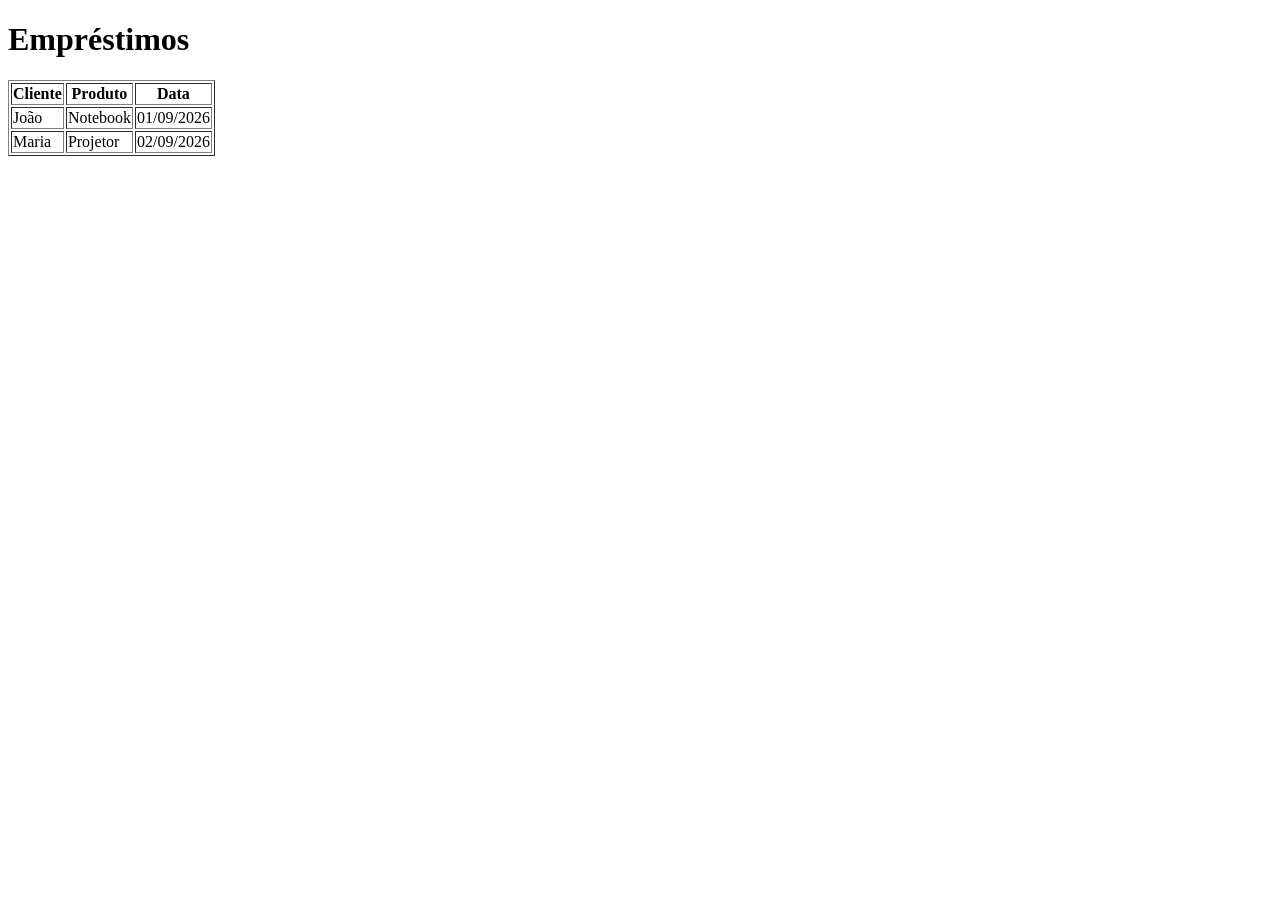
==== emprestimos.html @ bde88282 "emprestimos" ====
<!DOCTYPE html>
<html lang="pt-BR">
<head>
    <meta charset="UTF-8">
    <title>Empréstimos</title>
</head>
<body>

<h1>Empréstimos</h1>

<table border="1">
    <tr>
        <th>Cliente</th>
        <th>Produto</th>
        <th>Data</th>
    </tr>
    <tr>
        <td>João</td>
        <td>Notebook</td>
        <td>01/09/2026</td>
    </tr>
    <tr>
        <td>Maria</td>
        <td>Projetor</td>
        <td>02/09/2026</td>
    </tr>
</table>

</body>
</html>
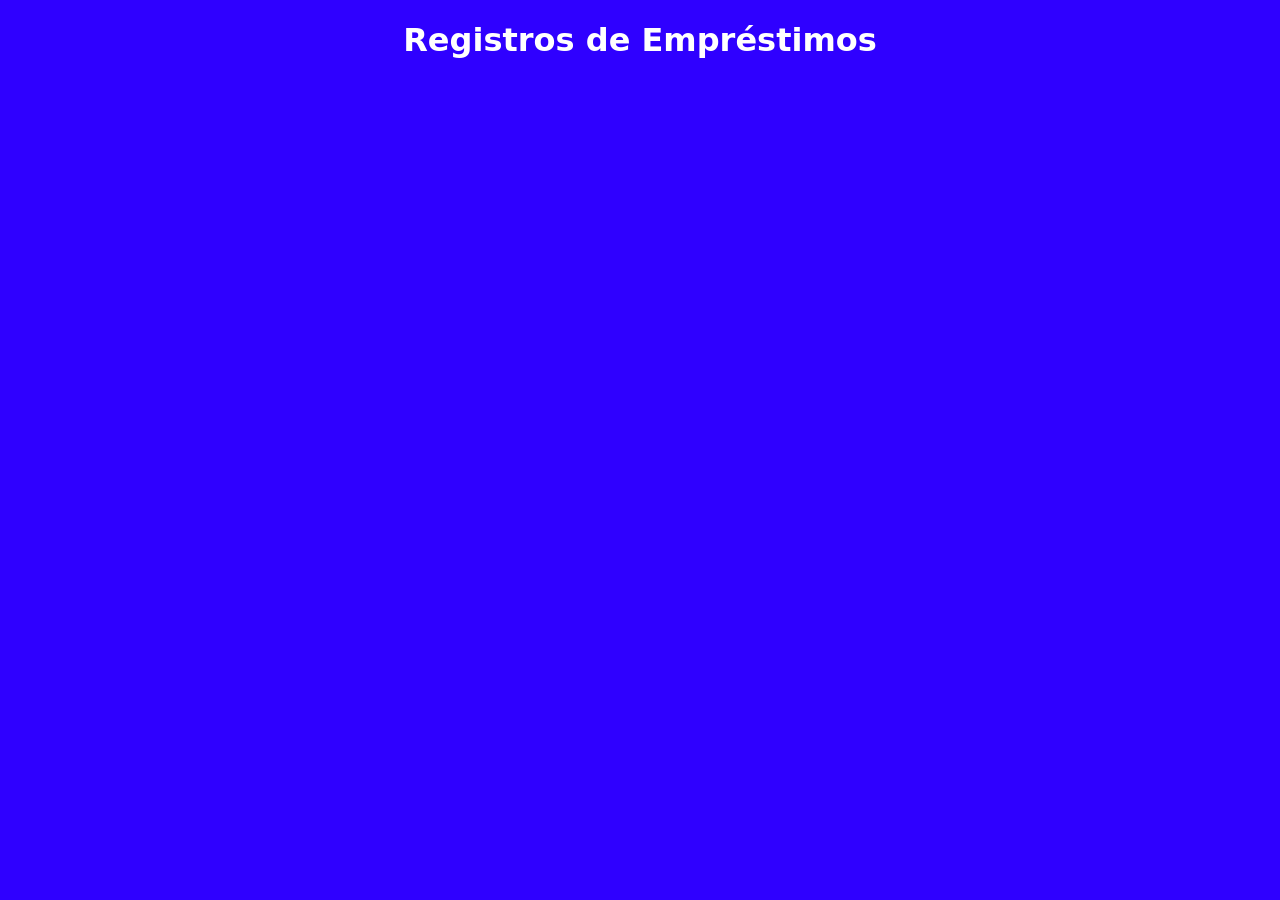
==== commit ed88362d: "Estilização do código com Css" ====
--- a/emprestimos.html
+++ b/emprestimos.html
@@ -1,30 +1,15 @@
 <!DOCTYPE html>
-<html lang="pt-BR">
+<html lang="pt-br">
+
 <head>
     <meta charset="UTF-8">
-    <title>Empréstimos</title>
+    <meta name="viewport" content="width=device-width, initial-scale=1.0">
+    <title>Document</title>
+    <link rel="stylesheet" href="style.css">
 </head>
+
 <body>
+    <h1> Registros de Empréstimos</h1>
+</body>
 
-<h1>Empréstimos</h1>
-
-<table border="1">
-    <tr>
-        <th>Cliente</th>
-        <th>Produto</th>
-        <th>Data</th>
-    </tr>
-    <tr>
-        <td>João</td>
-        <td>Notebook</td>
-        <td>01/09/2026</td>
-    </tr>
-    <tr>
-        <td>Maria</td>
-        <td>Projetor</td>
-        <td>02/09/2026</td>
-    </tr>
-</table>
-
-</body>
-</html>
+</html>
--- a/style.css
+++ b/style.css
@@ -0,0 +1,9 @@
+h1 {
+    color: rgb(255, 255, 255);
+    text-align: center;
+    font-family: system-ui, -apple-system, BlinkMacSystemFont, 'Segoe UI', Roboto, Oxygen, Ubuntu, Cantarell, 'Open Sans', 'Helvetica Neue', sans-serif;
+}
+
+body {
+    background-color: rgb(47, 0, 255);
+}
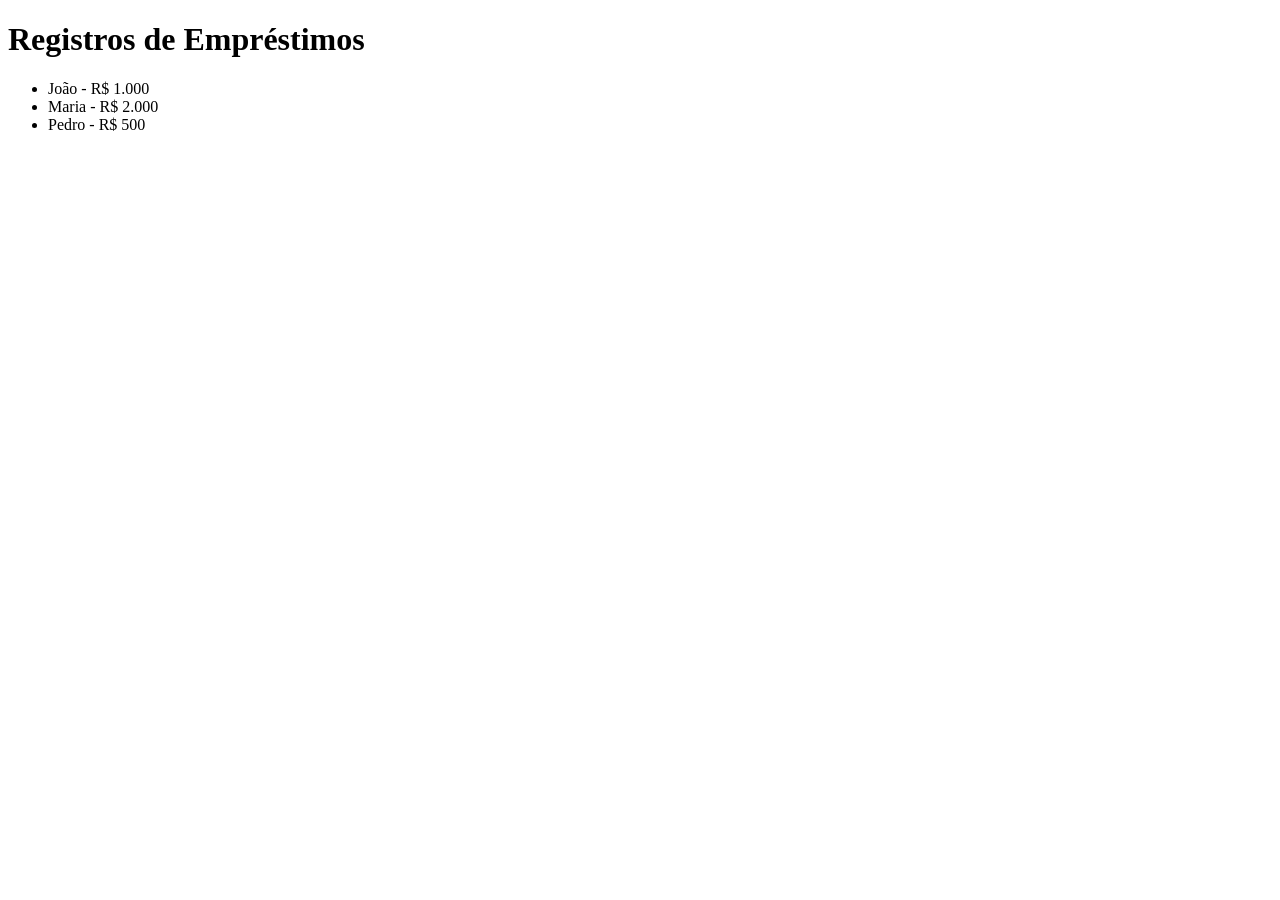
==== commit 583afcd0: "Merge 30b45b3ff961da12e1eb8cf6700856466ee4894e into 468e580a294e1c0a205ed2a06a548a165f785881" ====
--- a/emprestimos.html
+++ b/emprestimos.html
@@ -1,15 +1,17 @@
 <!DOCTYPE html>
 <html lang="pt-br">
-
 <head>
     <meta charset="UTF-8">
     <meta name="viewport" content="width=device-width, initial-scale=1.0">
     <title>Document</title>
-    <link rel="stylesheet" href="style.css">
 </head>
-
 <body>
     <h1> Registros de Empréstimos</h1>
+
+    <ul> 
+        <li>João - R$ 1.000</li> 
+        <li>Maria - R$ 2.000</li> 
+        <li>Pedro - R$ 500</li> 
+    </ul>
 </body>
-
-</html>+</html>
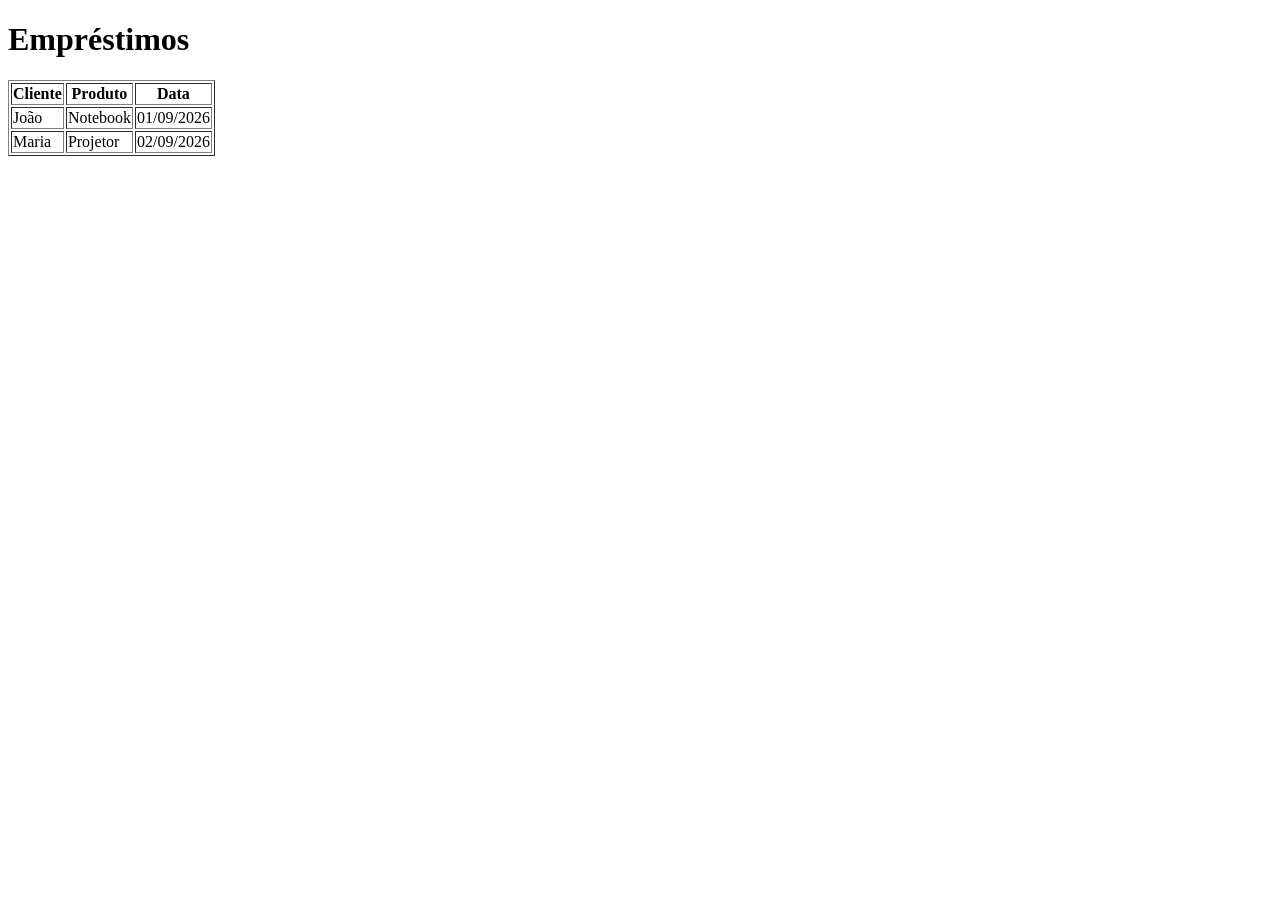
==== commit 3f445025: "Merge bde882825043d3f388f39c28b870268dc7efe0b3 into 468e580a294e1c0a205ed2a06a548a165f785881" ====
--- a/emprestimos.html
+++ b/emprestimos.html
@@ -1,17 +1,30 @@
 <!DOCTYPE html>
-<html lang="pt-br">
+<html lang="pt-BR">
 <head>
     <meta charset="UTF-8">
-    <meta name="viewport" content="width=device-width, initial-scale=1.0">
-    <title>Document</title>
+    <title>Empréstimos</title>
 </head>
 <body>
-    <h1> Registros de Empréstimos</h1>
 
-    <ul> 
-        <li>João - R$ 1.000</li> 
-        <li>Maria - R$ 2.000</li> 
-        <li>Pedro - R$ 500</li> 
-    </ul>
+<h1>Empréstimos</h1>
+
+<table border="1">
+    <tr>
+        <th>Cliente</th>
+        <th>Produto</th>
+        <th>Data</th>
+    </tr>
+    <tr>
+        <td>João</td>
+        <td>Notebook</td>
+        <td>01/09/2026</td>
+    </tr>
+    <tr>
+        <td>Maria</td>
+        <td>Projetor</td>
+        <td>02/09/2026</td>
+    </tr>
+</table>
+
 </body>
 </html>
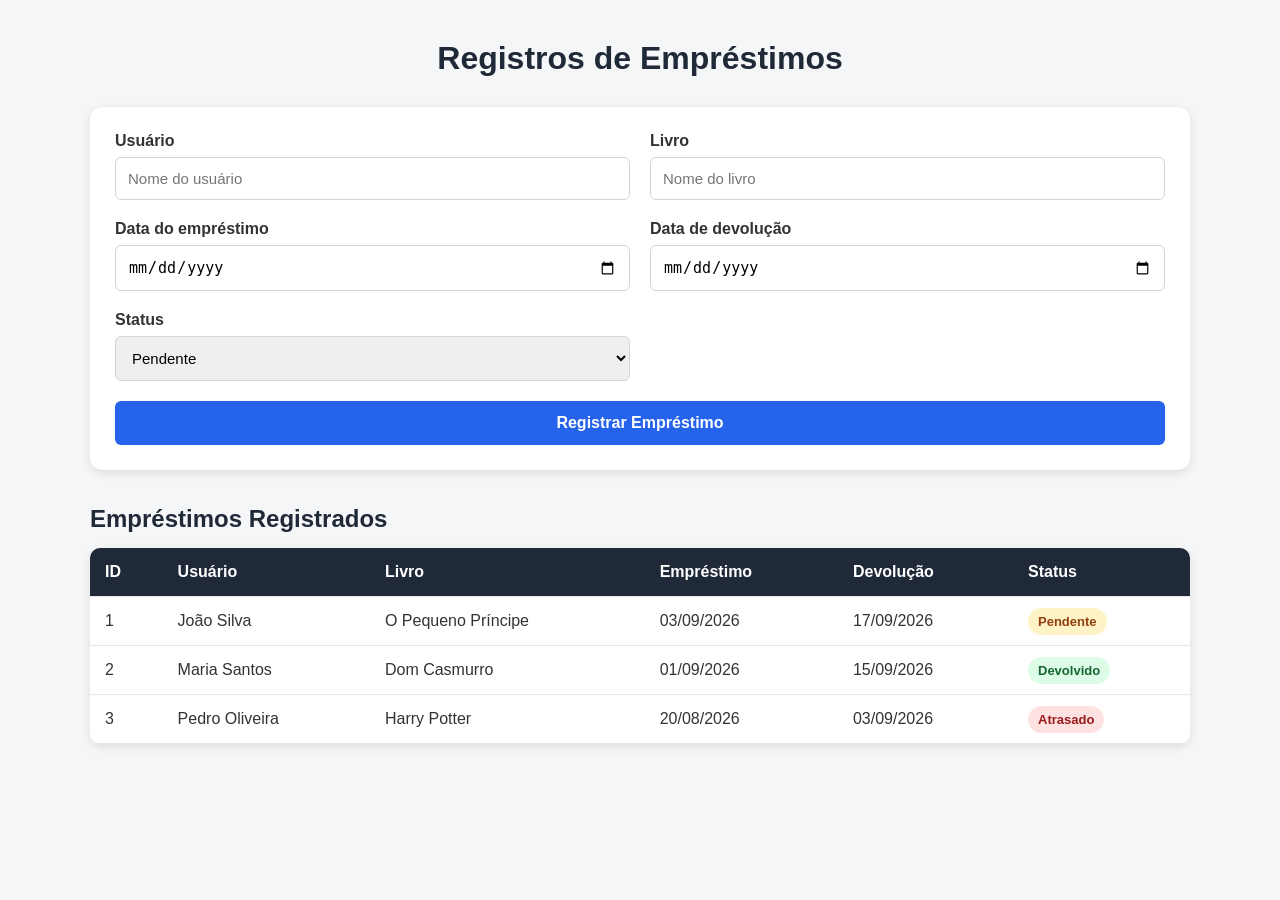
==== commit 04c28623: "adição da branch emprestimos" ====
--- a/emprestimos.html
+++ b/emprestimos.html
@@ -1,30 +1,101 @@
 <!DOCTYPE html>
-<html lang="pt-BR">
+<html lang="pt-br">
 <head>
     <meta charset="UTF-8">
-    <title>Empréstimos</title>
+    <meta name="viewport" content="width=device-width, initial-scale=1.0">
+    <title>Document</title>
+    <link rel="stylesheet" href="emprestimos.css">
 </head>
 <body>
+     <div class="container">
 
-<h1>Empréstimos</h1>
+        <h1>Registros de Empréstimos</h1>
 
-<table border="1">
-    <tr>
-        <th>Cliente</th>
-        <th>Produto</th>
-        <th>Data</th>
-    </tr>
-    <tr>
-        <td>João</td>
-        <td>Notebook</td>
-        <td>01/09/2026</td>
-    </tr>
-    <tr>
-        <td>Maria</td>
-        <td>Projetor</td>
-        <td>02/09/2026</td>
-    </tr>
-</table>
+        <div class="formulario">
 
+            <div class="campo">
+                <label for="usuario">Usuário</label>
+                <input type="text" id="usuario" placeholder="Nome do usuário">
+            </div>
+
+            <div class="campo">
+                <label for="livro">Livro</label>
+                <input type="text" id="livro" placeholder="Nome do livro">
+            </div>
+
+            <div class="campo">
+                <label for="dataEmprestimo">Data do empréstimo</label>
+                <input type="date" id="dataEmprestimo">
+            </div>
+
+            <div class="campo">
+                <label for="dataDevolucao">Data de devolução</label>
+                <input type="date" id="dataDevolucao">
+            </div>
+
+            <div class="campo">
+                <label for="status">Status</label>
+                <select id="status">
+                    <option value="Pendente">Pendente</option>
+                    <option value="Devolvido">Devolvido</option>
+                    <option value="Atrasado">Atrasado</option>
+                </select>
+            </div>
+
+            <button type="button">Registrar Empréstimo</button>
+
+        </div>
+
+        <h2>Empréstimos Registrados</h2>
+
+        <table>
+            <thead>
+                <tr>
+                    <th>ID</th>
+                    <th>Usuário</th>
+                    <th>Livro</th>
+                    <th>Empréstimo</th>
+                    <th>Devolução</th>
+                    <th>Status</th>
+                </tr>
+            </thead>
+
+            <tbody>
+                <tr>
+                    <td>1</td>
+                    <td>João Silva</td>
+                    <td>O Pequeno Príncipe</td>
+                    <td>03/09/2026</td>
+                    <td>17/09/2026</td>
+                    <td>
+                        <span class="status pendente">Pendente</span>
+                    </td>
+                </tr>
+
+                <tr>
+                    <td>2</td>
+                    <td>Maria Santos</td>
+                    <td>Dom Casmurro</td>
+                    <td>01/09/2026</td>
+                    <td>15/09/2026</td>
+                    <td>
+                        <span class="status devolvido">Devolvido</span>
+                    </td>
+                </tr>
+
+                <tr>
+                    <td>3</td>
+                    <td>Pedro Oliveira</td>
+                    <td>Harry Potter</td>
+                    <td>20/08/2026</td>
+                    <td>03/09/2026</td>
+                    <td>
+                        <span class="status atrasado">Atrasado</span>
+                    </td>
+                </tr>
+            </tbody>
+        </table>
+
+    </div>
 </body>
 </html>
--- a/emprestimos.css
+++ b/emprestimos.css
@@ -0,0 +1,148 @@
+* {
+    margin: 0;
+    padding: 0;
+    box-sizing: border-box;
+}
+
+body {
+    font-family: Arial, sans-serif;
+    background-color: #f4f6f8;
+    color: #333;
+}
+
+.container {
+    width: 90%;
+    max-width: 1100px;
+    margin: 40px auto;
+}
+
+h1 {
+    text-align: center;
+    margin-bottom: 30px;
+    color: #1f2937;
+}
+
+h2 {
+    margin: 35px 0 15px;
+    color: #1f2937;
+}
+
+.formulario {
+    background-color: white;
+    padding: 25px;
+    border-radius: 12px;
+    box-shadow: 0 3px 10px rgba(0, 0, 0, 0.1);
+
+    display: grid;
+    grid-template-columns: 1fr 1fr;
+    gap: 20px;
+}
+
+.campo {
+    display: flex;
+    flex-direction: column;
+}
+
+.campo label {
+    margin-bottom: 7px;
+    font-weight: bold;
+}
+
+.campo input,
+.campo select {
+    padding: 12px;
+    border: 1px solid #d1d5db;
+    border-radius: 6px;
+    font-size: 15px;
+}
+
+.campo input:focus,
+.campo select:focus {
+    outline: none;
+    border-color: #2563eb;
+}
+
+button {
+    grid-column: 1 / -1;
+
+    padding: 13px;
+    border: none;
+    border-radius: 6px;
+
+    background-color: #2563eb;
+    color: white;
+
+    font-size: 16px;
+    font-weight: bold;
+
+    cursor: pointer;
+}
+
+button:hover {
+    background-color: #1d4ed8;
+}
+
+table {
+    width: 100%;
+    border-collapse: collapse;
+    background-color: white;
+
+    border-radius: 10px;
+    overflow: hidden;
+
+    box-shadow: 0 3px 10px rgba(0, 0, 0, 0.1);
+}
+
+th,
+td {
+    padding: 15px;
+    text-align: left;
+    border-bottom: 1px solid #e5e7eb;
+}
+
+th {
+    background-color: #1f2937;
+    color: white;
+}
+
+tr:hover {
+    background-color: #f9fafb;
+}
+
+.status {
+    padding: 6px 10px;
+    border-radius: 20px;
+    font-size: 13px;
+    font-weight: bold;
+}
+
+.pendente {
+    background-color: #fef3c7;
+    color: #92400e;
+}
+
+.devolvido {
+    background-color: #dcfce7;
+    color: #166534;
+}
+
+.atrasado {
+    background-color: #fee2e2;
+    color: #991b1b;
+}
+
+@media (max-width: 700px) {
+
+    .formulario {
+        grid-template-columns: 1fr;
+    }
+
+    table {
+        font-size: 13px;
+    }
+
+    th,
+    td {
+        padding: 10px;
+    }
+}
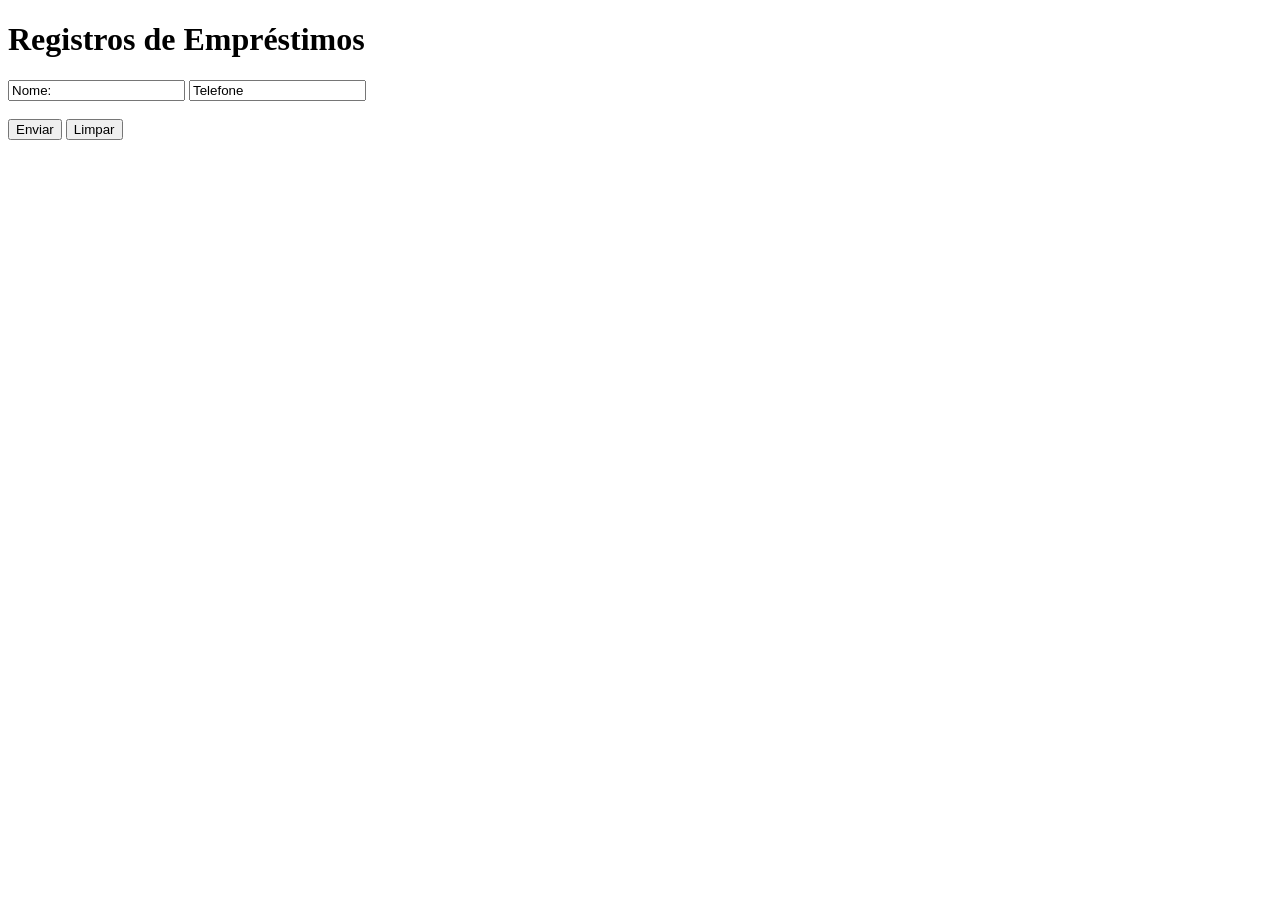
==== commit 6720b12d: "Desenvolvendo a funcionalidade que realiza e formaliza emprestimos" ====
--- a/emprestimos.html
+++ b/emprestimos.html
@@ -4,98 +4,13 @@
     <meta charset="UTF-8">
     <meta name="viewport" content="width=device-width, initial-scale=1.0">
     <title>Document</title>
-    <link rel="stylesheet" href="emprestimos.css">
 </head>
 <body>
-     <div class="container">
-
-        <h1>Registros de Empréstimos</h1>
-
-        <div class="formulario">
-
-            <div class="campo">
-                <label for="usuario">Usuário</label>
-                <input type="text" id="usuario" placeholder="Nome do usuário">
-            </div>
-
-            <div class="campo">
-                <label for="livro">Livro</label>
-                <input type="text" id="livro" placeholder="Nome do livro">
-            </div>
-
-            <div class="campo">
-                <label for="dataEmprestimo">Data do empréstimo</label>
-                <input type="date" id="dataEmprestimo">
-            </div>
-
-            <div class="campo">
-                <label for="dataDevolucao">Data de devolução</label>
-                <input type="date" id="dataDevolucao">
-            </div>
-
-            <div class="campo">
-                <label for="status">Status</label>
-                <select id="status">
-                    <option value="Pendente">Pendente</option>
-                    <option value="Devolvido">Devolvido</option>
-                    <option value="Atrasado">Atrasado</option>
-                </select>
-            </div>
-
-            <button type="button">Registrar Empréstimo</button>
-
-        </div>
-
-        <h2>Empréstimos Registrados</h2>
-
-        <table>
-            <thead>
-                <tr>
-                    <th>ID</th>
-                    <th>Usuário</th>
-                    <th>Livro</th>
-                    <th>Empréstimo</th>
-                    <th>Devolução</th>
-                    <th>Status</th>
-                </tr>
-            </thead>
-
-            <tbody>
-                <tr>
-                    <td>1</td>
-                    <td>João Silva</td>
-                    <td>O Pequeno Príncipe</td>
-                    <td>03/09/2026</td>
-                    <td>17/09/2026</td>
-                    <td>
-                        <span class="status pendente">Pendente</span>
-                    </td>
-                </tr>
-
-                <tr>
-                    <td>2</td>
-                    <td>Maria Santos</td>
-                    <td>Dom Casmurro</td>
-                    <td>01/09/2026</td>
-                    <td>15/09/2026</td>
-                    <td>
-                        <span class="status devolvido">Devolvido</span>
-                    </td>
-                </tr>
-
-                <tr>
-                    <td>3</td>
-                    <td>Pedro Oliveira</td>
-                    <td>Harry Potter</td>
-                    <td>20/08/2026</td>
-                    <td>03/09/2026</td>
-                    <td>
-                        <span class="status atrasado">Atrasado</span>
-                    </td>
-                </tr>
-            </tbody>
-        </table>
-
-    </div>
+    <h1> Registros de Empréstimos</h1>
+    <input type="text" value="Nome:">
+    <input type="text" value="Telefone">
+    <br><br>
+    <button>Enviar</button>
+    <button>Limpar</button>
 </body>
 </html>
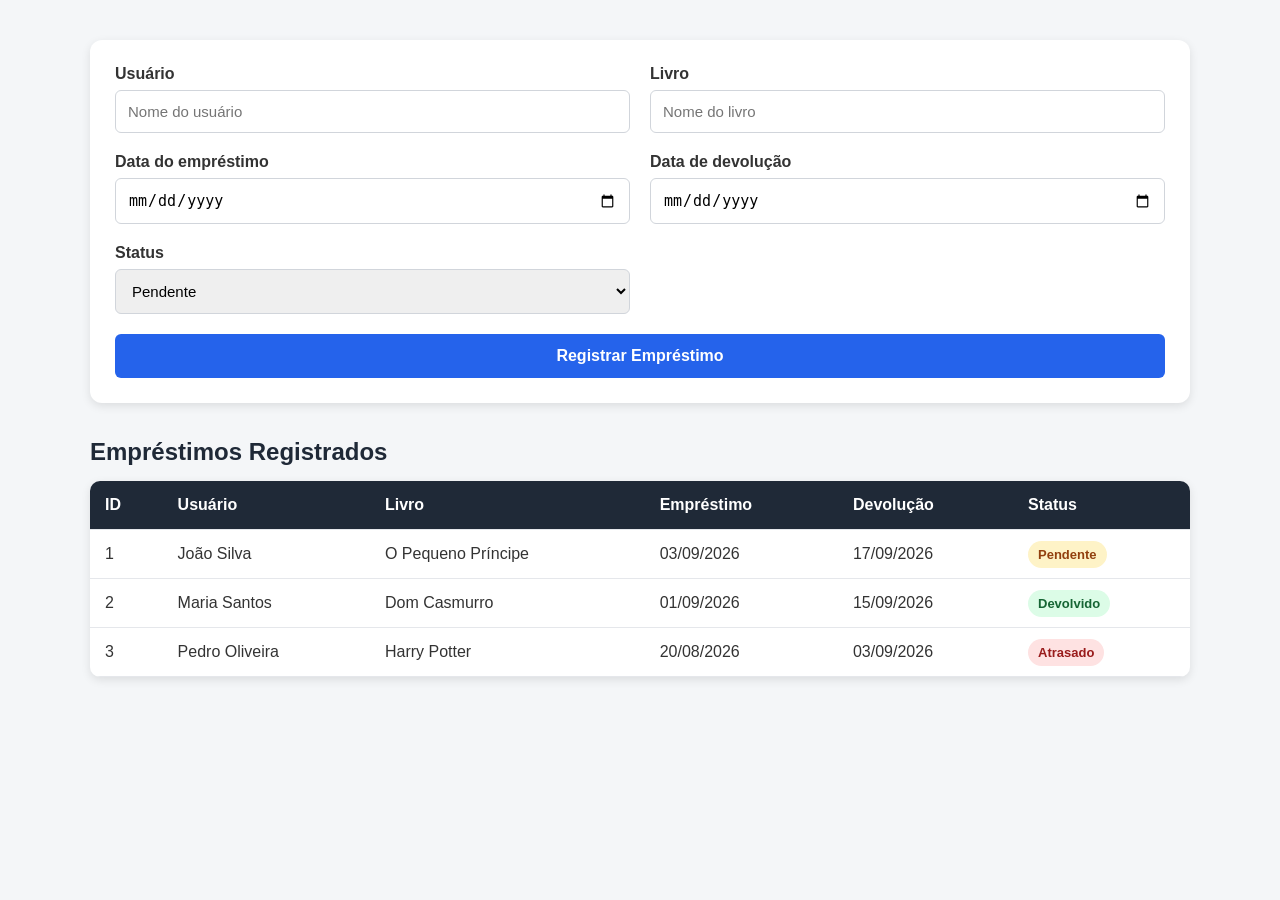
==== commit a0ff9615: "Update emprestimos.html" ====
--- a/emprestimos.html
+++ b/emprestimos.html
@@ -4,13 +4,95 @@
     <meta charset="UTF-8">
     <meta name="viewport" content="width=device-width, initial-scale=1.0">
     <title>Document</title>
+    <link rel="stylesheet" href="emprestimos.css">
 </head>
 <body>
-    <h1> Registros de Empréstimos</h1>
-    <input type="text" value="Nome:">
-    <input type="text" value="Telefone">
-    <br><br>
-    <button>Enviar</button>
-    <button>Limpar</button>
+     <div class="container">
+        <div class="formulario">
+
+            <div class="campo">
+                <label for="usuario">Usuário</label>
+                <input type="text" id="usuario" placeholder="Nome do usuário">
+            </div>
+
+            <div class="campo">
+                <label for="livro">Livro</label>
+                <input type="text" id="livro" placeholder="Nome do livro">
+            </div>
+
+            <div class="campo">
+                <label for="dataEmprestimo">Data do empréstimo</label>
+                <input type="date" id="dataEmprestimo">
+            </div>
+
+            <div class="campo">
+                <label for="dataDevolucao">Data de devolução</label>
+                <input type="date" id="dataDevolucao">
+            </div>
+
+            <div class="campo">
+                <label for="status">Status</label>
+                <select id="status">
+                    <option value="Pendente">Pendente</option>
+                    <option value="Devolvido">Devolvido</option>
+                    <option value="Atrasado">Atrasado</option>
+                </select>
+            </div>
+
+            <button type="button">Registrar Empréstimo</button>
+
+        </div>
+
+        <h2>Empréstimos Registrados</h2>
+
+        <table>
+            <thead>
+                <tr>
+                    <th>ID</th>
+                    <th>Usuário</th>
+                    <th>Livro</th>
+                    <th>Empréstimo</th>
+                    <th>Devolução</th>
+                    <th>Status</th>
+                </tr>
+            </thead>
+
+            <tbody>
+                <tr>
+                    <td>1</td>
+                    <td>João Silva</td>
+                    <td>O Pequeno Príncipe</td>
+                    <td>03/09/2026</td>
+                    <td>17/09/2026</td>
+                    <td>
+                        <span class="status pendente">Pendente</span>
+                    </td>
+                </tr>
+
+                <tr>
+                    <td>2</td>
+                    <td>Maria Santos</td>
+                    <td>Dom Casmurro</td>
+                    <td>01/09/2026</td>
+                    <td>15/09/2026</td>
+                    <td>
+                        <span class="status devolvido">Devolvido</span>
+                    </td>
+                </tr>
+
+                <tr>
+                    <td>3</td>
+                    <td>Pedro Oliveira</td>
+                    <td>Harry Potter</td>
+                    <td>20/08/2026</td>
+                    <td>03/09/2026</td>
+                    <td>
+                        <span class="status atrasado">Atrasado</span>
+                    </td>
+                </tr>
+            </tbody>
+        </table>
+
+    </div>
 </body>
 </html>
--- a/emprestimos.css
+++ b/emprestimos.css
@@ -0,0 +1,148 @@
+* {
+    margin: 0;
+    padding: 0;
+    box-sizing: border-box;
+}
+
+body {
+    font-family: Arial, sans-serif;
+    background-color: #f4f6f8;
+    color: #333;
+}
+
+.container {
+    width: 90%;
+    max-width: 1100px;
+    margin: 40px auto;
+}
+
+h1 {
+    text-align: center;
+    margin-bottom: 30px;
+    color: #1f2937;
+}
+
+h2 {
+    margin: 35px 0 15px;
+    color: #1f2937;
+}
+
+.formulario {
+    background-color: white;
+    padding: 25px;
+    border-radius: 12px;
+    box-shadow: 0 3px 10px rgba(0, 0, 0, 0.1);
+
+    display: grid;
+    grid-template-columns: 1fr 1fr;
+    gap: 20px;
+}
+
+.campo {
+    display: flex;
+    flex-direction: column;
+}
+
+.campo label {
+    margin-bottom: 7px;
+    font-weight: bold;
+}
+
+.campo input,
+.campo select {
+    padding: 12px;
+    border: 1px solid #d1d5db;
+    border-radius: 6px;
+    font-size: 15px;
+}
+
+.campo input:focus,
+.campo select:focus {
+    outline: none;
+    border-color: #2563eb;
+}
+
+button {
+    grid-column: 1 / -1;
+
+    padding: 13px;
+    border: none;
+    border-radius: 6px;
+
+    background-color: #2563eb;
+    color: white;
+
+    font-size: 16px;
+    font-weight: bold;
+
+    cursor: pointer;
+}
+
+button:hover {
+    background-color: #1d4ed8;
+}
+
+table {
+    width: 100%;
+    border-collapse: collapse;
+    background-color: white;
+
+    border-radius: 10px;
+    overflow: hidden;
+
+    box-shadow: 0 3px 10px rgba(0, 0, 0, 0.1);
+}
+
+th,
+td {
+    padding: 15px;
+    text-align: left;
+    border-bottom: 1px solid #e5e7eb;
+}
+
+th {
+    background-color: #1f2937;
+    color: white;
+}
+
+tr:hover {
+    background-color: #f9fafb;
+}
+
+.status {
+    padding: 6px 10px;
+    border-radius: 20px;
+    font-size: 13px;
+    font-weight: bold;
+}
+
+.pendente {
+    background-color: #fef3c7;
+    color: #92400e;
+}
+
+.devolvido {
+    background-color: #dcfce7;
+    color: #166534;
+}
+
+.atrasado {
+    background-color: #fee2e2;
+    color: #991b1b;
+}
+
+@media (max-width: 700px) {
+
+    .formulario {
+        grid-template-columns: 1fr;
+    }
+
+    table {
+        font-size: 13px;
+    }
+
+    th,
+    td {
+        padding: 10px;
+    }
+}
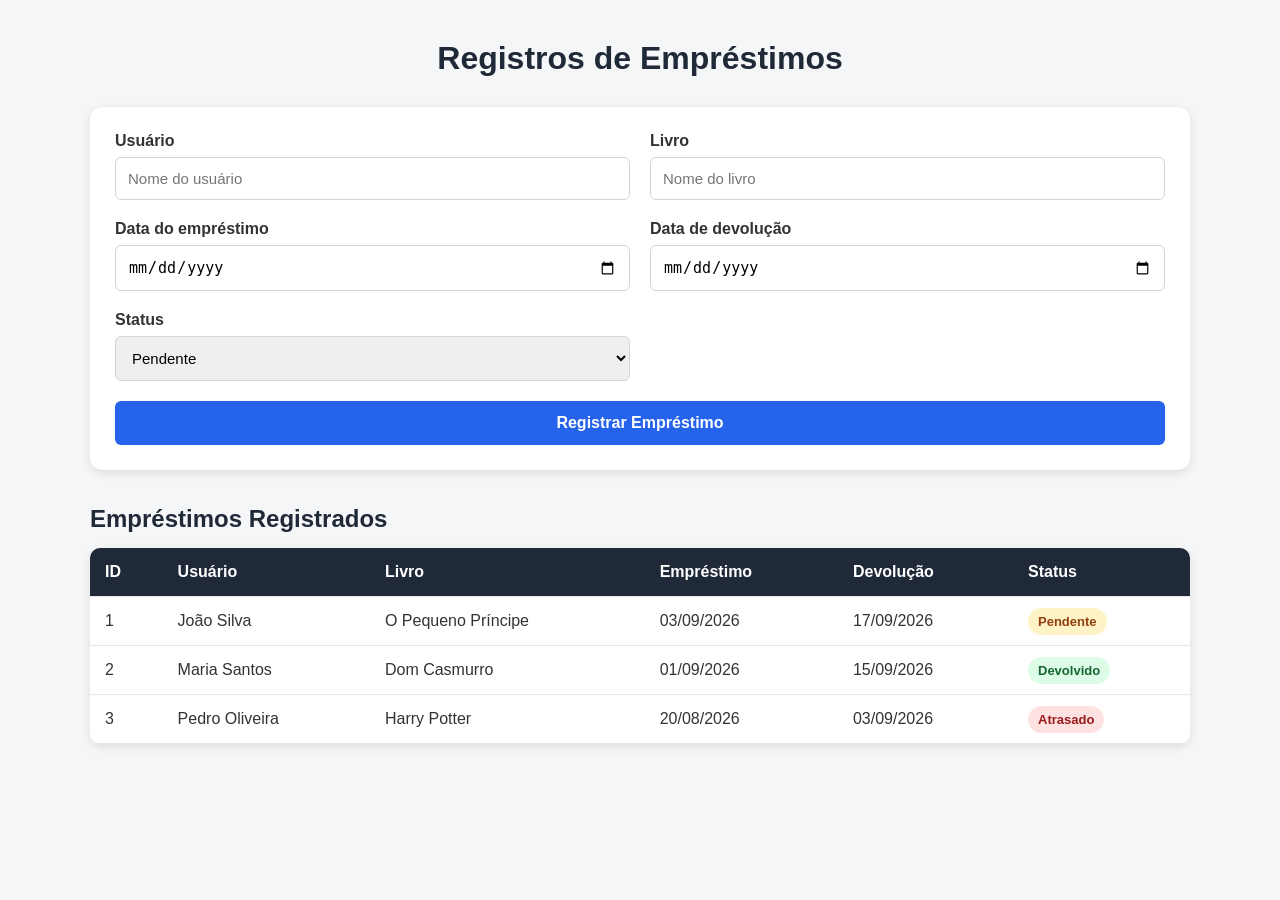
==== commit b439538b: "Merge 260c98ddd5cfe3e50a21d065c5aae0330b5ee534 into 468e580a294e1c0a205ed2a06a548a165f785881" ====
--- a/emprestimos.html
+++ b/emprestimos.html
@@ -8,6 +8,9 @@
 </head>
 <body>
      <div class="container">
+
+        <h1>Registros de Empréstimos</h1>
+
         <div class="formulario">
 
             <div class="campo">
